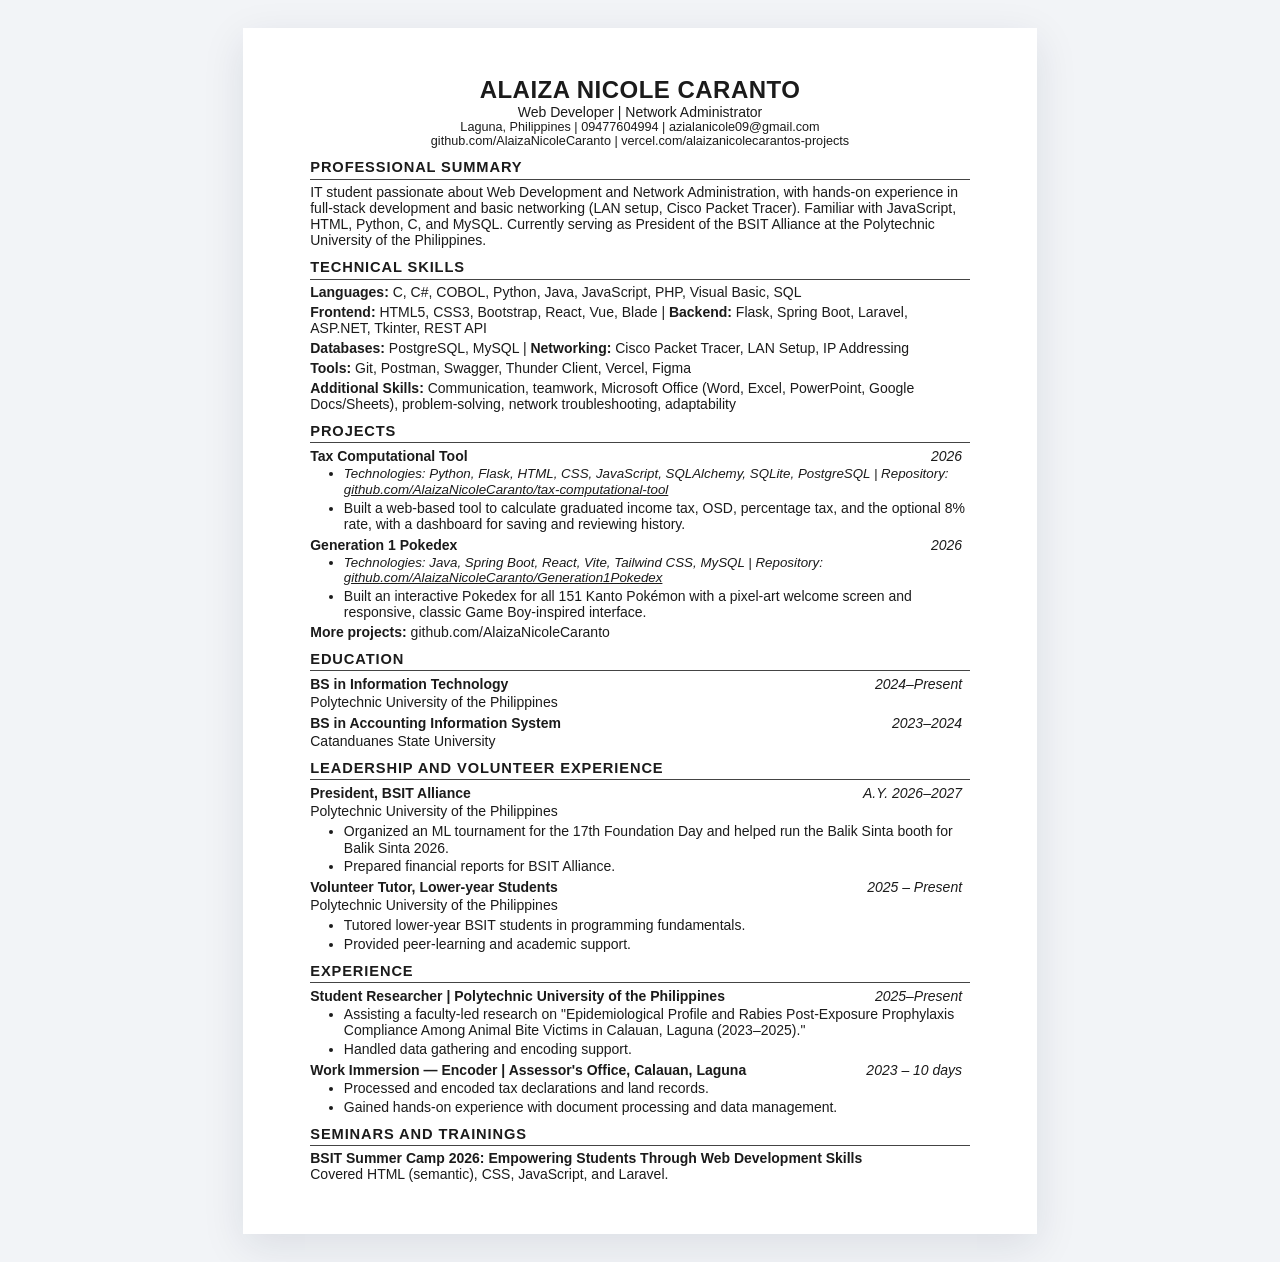
==== assets/resume.html @ 3892e5ee "Initial commit: portfolio website" ====
<!DOCTYPE html>
<html lang="en">

<head>
    <meta charset="UTF-8">
    <meta name="viewport" content="width=device-width, initial-scale=1.0">
    <meta name="description" content="Resume of Alaiza Nicole Caranto, Web Developer and Network Administrator.">
    <title>Alaiza Nicole Caranto - Resume</title>
    <style>
        :root {
            color: #1b1b1b;
            background: #f2f4f7;
            font-family: Arial, Helvetica, sans-serif;
            font-size: 10.5pt;
            line-height: 1.15;
        }

        * {
            box-sizing: border-box;
        }

        body {
            width: min(8.27in, calc(100% - 2rem));
            margin: 2rem auto;
            padding: 0.5in 0.7in;
            background: #fff;
            box-shadow: 0 12px 40px #15213a1a;
        }

        h1 {
            margin: 0;
            font-size: 18pt;
            letter-spacing: 0.02em;
            text-align: center;
        }

        .headline,
        .contact {
            text-align: center;
        }

        .headline {
            margin: 0;
            font-size: 10.5pt;
            font-weight: 400;
        }

        .contact {
            margin: 0;
            font-size: 9.5pt;
        }

        a {
            color: inherit;
            text-decoration: none;
        }

        h2 {
            margin: 8pt 0 3pt;
            padding-bottom: 2pt;
            border-bottom: 1px solid #444;
            font-size: 11pt;
            letter-spacing: 0.06em;
            text-transform: uppercase;
        }

        h3 {
            margin: 0;
            font-size: 10.5pt;
        }

        p {
            margin: 0 0 3pt;
        }

        ul {
            margin: 0 0 3pt 0.2in;
            padding-left: 0.15in;
        }

        li {
            margin: 0 0 2pt;
        }

        .entry {
            break-inside: avoid;
        }

        .entry-heading {
            display: grid;
            grid-template-columns: minmax(0, 1fr) 1.35in;
            column-gap: 0.1in;
            align-items: baseline;
            line-height: 1.35;
        }

        .entry-year {
            padding-right: 0.08in;
            font-weight: 400;
            font-style: italic;
            text-align: right;
            white-space: nowrap;
        }

        .entry:not(:has(.entry-year)) h3 {
            font-style: normal;
        }

        .entry-meta {
            margin: 0 0 3pt;
        }

        .technologies {
            font-size: 10pt;
            font-style: italic;
        }

        .skills {
            margin: 0 0 3pt;
        }

        a {
            overflow-wrap: anywhere;
        }

        a.repo-link {
            text-decoration: underline;
            text-underline-offset: 1px;
        }

        @media print {
            :root {
                background: #fff;
                font-size: 10.25pt;
                line-height: 1.12;
            }

            body {
                width: auto;
                margin: 0;
                padding: 0;
                box-shadow: none;
            }

            h1 {
                font-size: 17.5pt;
            }

            .headline {
                font-size: 10.25pt;
            }

            .contact {
                font-size: 9.25pt;
            }

            h2 {
                margin: 6pt 0 2.5pt;
                padding-bottom: 1.5pt;
                font-size: 10.5pt;
            }

            h3 {
                font-size: 10.25pt;
            }

            p,
            ul {
                margin-bottom: 2.5pt;
            }

            li {
                margin-bottom: 0;
            }

            .entry-heading {
                line-height: 1.25;
            }

            .entry {
                break-inside: avoid;
            }

            main {
                margin-top: 10pt;
            }

            a.repo-link {
                text-decoration: underline;
            }

            @page {
                size: A4 portrait;
                margin: 0.5in 0.7in;
            }
        }

        @media screen and (max-width: 600px) {
            body {
                width: 100%;
                margin: 0;
                padding: 1.5rem 1.25rem;
            }

            .entry-heading {
                grid-template-columns: minmax(0, 1fr) auto;
            }

            .entry-year {
                padding-right: 0;
            }
        }
    </style>
</head>

<body>
    <header>
        <h1>ALAIZA NICOLE CARANTO</h1>
        <p class="headline">Web Developer | Network Administrator</p>
        <p class="contact">Laguna, Philippines | 09477604994 | <a
                href="mailto:azialanicole09@gmail.com">azialanicole09@gmail.com</a></p>
        <p class="contact"><a href="https://github.com/AlaizaNicoleCaranto">github.com/AlaizaNicoleCaranto</a> | <a
                href="https://vercel.com/alaizanicolecarantos-projects">vercel.com/alaizanicolecarantos-projects</a></p>
    </header>

    <main>
        <section>
            <h2>Professional Summary</h2>
            <p>IT student passionate about Web Development and Network Administration, with hands-on experience in
                full-stack development and basic networking (LAN setup, Cisco Packet Tracer). Familiar with JavaScript,
                HTML, Python, C, and MySQL. Currently serving as President of the BSIT Alliance at the Polytechnic
                University of the Philippines.</p>
        </section>

        <section>
            <h2>Technical Skills</h2>
            <p class="skills"><strong>Languages:</strong> C, C#, COBOL, Python, Java, JavaScript, PHP, Visual Basic, SQL
            </p>
            <p class="skills"><strong>Frontend:</strong> HTML5, CSS3, Bootstrap, React, Vue, Blade |
                <strong>Backend:</strong> Flask, Spring Boot, Laravel, ASP.NET, Tkinter, REST API</p>
            <p class="skills"><strong>Databases:</strong> PostgreSQL, MySQL | <strong>Networking:</strong> Cisco Packet
                Tracer, LAN Setup, IP Addressing</p>
            <p class="skills"><strong>Tools:</strong> Git, Postman, Swagger, Thunder Client, Vercel, Figma</p>
            <p class="skills"><strong>Additional Skills:</strong> Communication, teamwork, Microsoft Office (Word,
                Excel, PowerPoint, Google Docs/Sheets), problem-solving, network troubleshooting, adaptability</p>
        </section>

        <section>
            <h2>Projects</h2>
            <article class="entry">
                <div class="entry-heading">
                    <h3>Tax Computational Tool</h3><span class="entry-year">2026</span>
                </div>
                <ul>
                    <li class="technologies">Technologies: Python, Flask, HTML, CSS, JavaScript, SQLAlchemy, SQLite,
                        PostgreSQL | Repository: <a
                            class="repo-link"
                            href="https://github.com/AlaizaNicoleCaranto/tax-computational-tool">github.com/AlaizaNicoleCaranto/tax-computational-tool</a>
                    </li>
                    <li>Built a web-based tool to calculate graduated income tax, OSD, percentage tax, and the optional
                        8&#37; rate, with a dashboard for saving and reviewing history.</li>
                </ul>
            </article>
            <article class="entry">
                <div class="entry-heading">
                    <h3>Generation 1 Pokedex</h3><span class="entry-year">2026</span>
                </div>
                <ul>
                    <li class="technologies">Technologies: Java, Spring Boot, React, Vite, Tailwind CSS, MySQL |
                        Repository: <a class="repo-link"
                            href="https://github.com/AlaizaNicoleCaranto/Generation1Pokedex">github.com/AlaizaNicoleCaranto/Generation1Pokedex</a>
                    </li>
                    <li>Built an interactive Pokedex for all 151 Kanto Pokémon with a pixel-art welcome screen and
                        responsive, classic Game Boy-inspired interface.</li>
                </ul>
            </article>
            <p><strong>More projects:</strong> <a
                    href="https://github.com/AlaizaNicoleCaranto">github.com/AlaizaNicoleCaranto</a></p>
        </section>

        <section>
            <h2>Education</h2>
            <article class="entry">
                <div class="entry-heading">
                    <h3>BS in Information Technology</h3><span class="entry-year">2024–Present</span>
                </div>
                <p>Polytechnic University of the Philippines</p>
            </article>
            <article class="entry">
                <div class="entry-heading">
                    <h3>BS in Accounting Information System</h3><span class="entry-year">2023–2024</span>
                </div>
                <p>Catanduanes State University</p>
            </article>
        </section>

        <section>
            <h2>Leadership and Volunteer Experience</h2>
            <article class="entry">
                <div class="entry-heading">
                    <h3>President, BSIT Alliance</h3>
                    <span class="entry-year">A.Y. 2026–2027</span>
                </div>
                <p>Polytechnic University of the Philippines</p>
                <ul>
                    <li>Organized an ML tournament for the 17th Foundation Day and helped run the Balik Sinta booth for Balik Sinta 2026.</li>
                    <li>Prepared financial reports for BSIT Alliance.</li>
                </ul>
            </article>
            <article class="entry">
                <div class="entry-heading">
                    <h3>Volunteer Tutor, Lower-year Students</h3>
                    <span class="entry-year">2025 – Present</span>
                </div>
                <p>Polytechnic University of the Philippines</p>
                <ul>
                    <li>Tutored lower-year BSIT students in programming fundamentals.</li>
                    <li>Provided peer-learning and academic support.</li>
                </ul>
            </article>
        </section>

        <section>
            <h2>Experience</h2>
            <article class="entry">
                <div class="entry-heading">
                    <h3>Student Researcher | Polytechnic University of the Philippines</h3><span
                        class="entry-year">2025–Present</span>
                </div>
                <ul>
                    <li>Assisting a faculty-led research on "Epidemiological Profile and Rabies Post-Exposure
                        Prophylaxis Compliance Among Animal Bite Victims in Calauan, Laguna (2023–2025)."</li>
                    <li>Handled data gathering and encoding support.</li>
                </ul>
            </article>
            <article class="entry">
                <div class="entry-heading">
                    <h3>Work Immersion — Encoder | Assessor's Office, Calauan, Laguna</h3><span class="entry-year">2023
                        – 10 days</span>
                </div>
                <ul>
                    <li>Processed and encoded tax declarations and land records.</li>
                    <li>Gained hands-on experience with document processing and data management.</li>
                </ul>
            </article>
        </section>

        <section>
            <h2>Seminars and Trainings</h2>
            <article class="entry">
                <h3>BSIT Summer Camp 2026: Empowering Students Through Web Development Skills</h3>
                <p>Covered HTML (semantic), CSS, JavaScript, and Laravel.</p>
            </article>
        </section>
    </main>
</body>

</html>
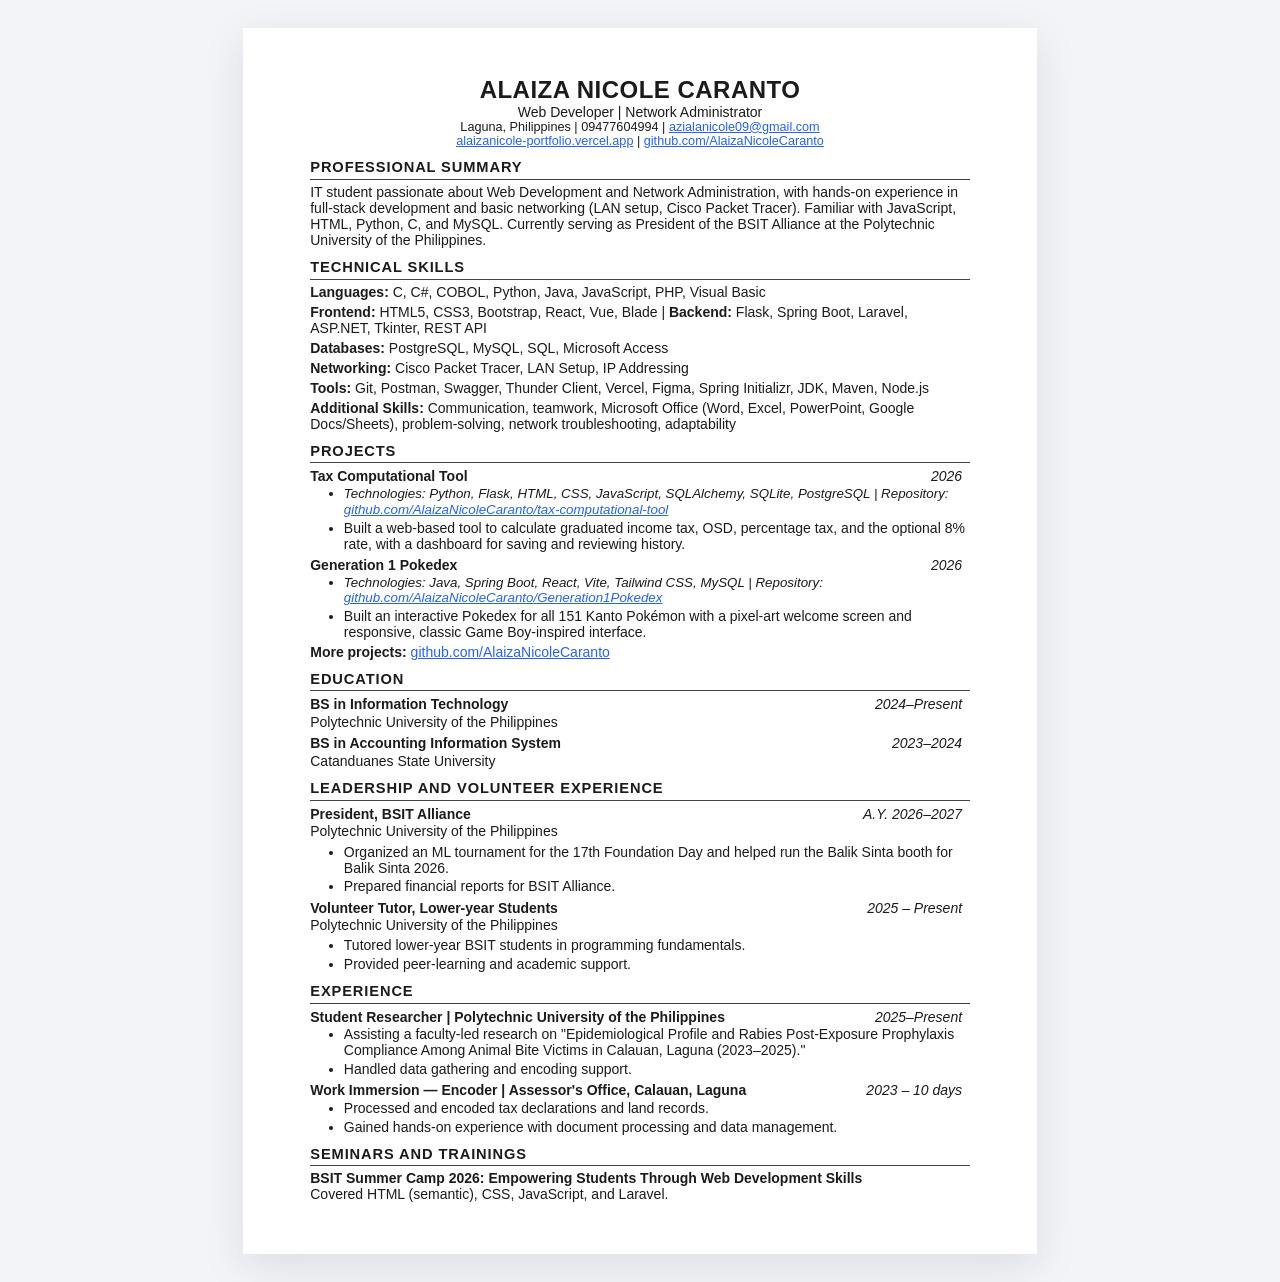
==== commit ab5f863f: "Update portfolio links and resume Refresh deployment links in the README and align resume links and " ====
--- a/assets/resume.html
+++ b/assets/resume.html
@@ -51,8 +51,9 @@
         }
 
         a {
-            color: inherit;
-            text-decoration: none;
+            color: #2563eb;
+            text-decoration: underline;
+            text-underline-offset: 1px;
         }
 
         h2 {
@@ -123,16 +124,15 @@
             overflow-wrap: anywhere;
         }
 
-        a.repo-link {
-            text-decoration: underline;
-            text-underline-offset: 1px;
+        a:hover {
+            color: #1d4ed8;
         }
 
         @media print {
             :root {
                 background: #fff;
                 font-size: 10.25pt;
-                line-height: 1.12;
+                line-height: 1.1;
             }
 
             body {
@@ -155,7 +155,7 @@
             }
 
             h2 {
-                margin: 6pt 0 2.5pt;
+                margin: 5.5pt 0 2.5pt;
                 padding-bottom: 1.5pt;
                 font-size: 10.5pt;
             }
@@ -166,7 +166,11 @@
 
             p,
             ul {
-                margin-bottom: 2.5pt;
+                margin-bottom: 2pt;
+            }
+
+            .skills {
+                margin-bottom: 1.5pt;
             }
 
             li {
@@ -174,7 +178,7 @@
             }
 
             .entry-heading {
-                line-height: 1.25;
+                line-height: 1.2;
             }
 
             .entry {
@@ -182,7 +186,7 @@
             }
 
             main {
-                margin-top: 10pt;
+                margin-top: 8.5pt;
             }
 
             a.repo-link {
@@ -219,8 +223,10 @@
         <p class="headline">Web Developer | Network Administrator</p>
         <p class="contact">Laguna, Philippines | 09477604994 | <a
                 href="mailto:azialanicole09@gmail.com">azialanicole09@gmail.com</a></p>
-        <p class="contact"><a href="https://github.com/AlaizaNicoleCaranto">github.com/AlaizaNicoleCaranto</a> | <a
-                href="https://vercel.com/alaizanicolecarantos-projects">vercel.com/alaizanicolecarantos-projects</a></p>
+        <p class="contact">
+        <a href="https://alaizanicole-portfolio.vercel.app/">alaizanicole-portfolio.vercel.app</a> |
+        <a href="https://github.com/AlaizaNicoleCaranto">github.com/AlaizaNicoleCaranto</a>
+        </p>
     </header>
 
     <main>
@@ -234,13 +240,13 @@
 
         <section>
             <h2>Technical Skills</h2>
-            <p class="skills"><strong>Languages:</strong> C, C#, COBOL, Python, Java, JavaScript, PHP, Visual Basic, SQL
-            </p>
+            <p class="skills"><strong>Languages:</strong> C, C#, COBOL, Python, Java, JavaScript, PHP, Visual Basic</p>
             <p class="skills"><strong>Frontend:</strong> HTML5, CSS3, Bootstrap, React, Vue, Blade |
                 <strong>Backend:</strong> Flask, Spring Boot, Laravel, ASP.NET, Tkinter, REST API</p>
-            <p class="skills"><strong>Databases:</strong> PostgreSQL, MySQL | <strong>Networking:</strong> Cisco Packet
-                Tracer, LAN Setup, IP Addressing</p>
-            <p class="skills"><strong>Tools:</strong> Git, Postman, Swagger, Thunder Client, Vercel, Figma</p>
+            <p class="skills"><strong>Databases:</strong> PostgreSQL, MySQL, SQL, Microsoft Access</p>
+            <p class="skills"><strong>Networking:</strong> Cisco Packet Tracer, LAN Setup, IP Addressing</p>
+            <p class="skills"><strong>Tools:</strong> Git, Postman, Swagger, Thunder Client, Vercel, Figma, Spring
+                Initializr, JDK, Maven, Node.js</p>
             <p class="skills"><strong>Additional Skills:</strong> Communication, teamwork, Microsoft Office (Word,
                 Excel, PowerPoint, Google Docs/Sheets), problem-solving, network troubleshooting, adaptability</p>
         </section>
